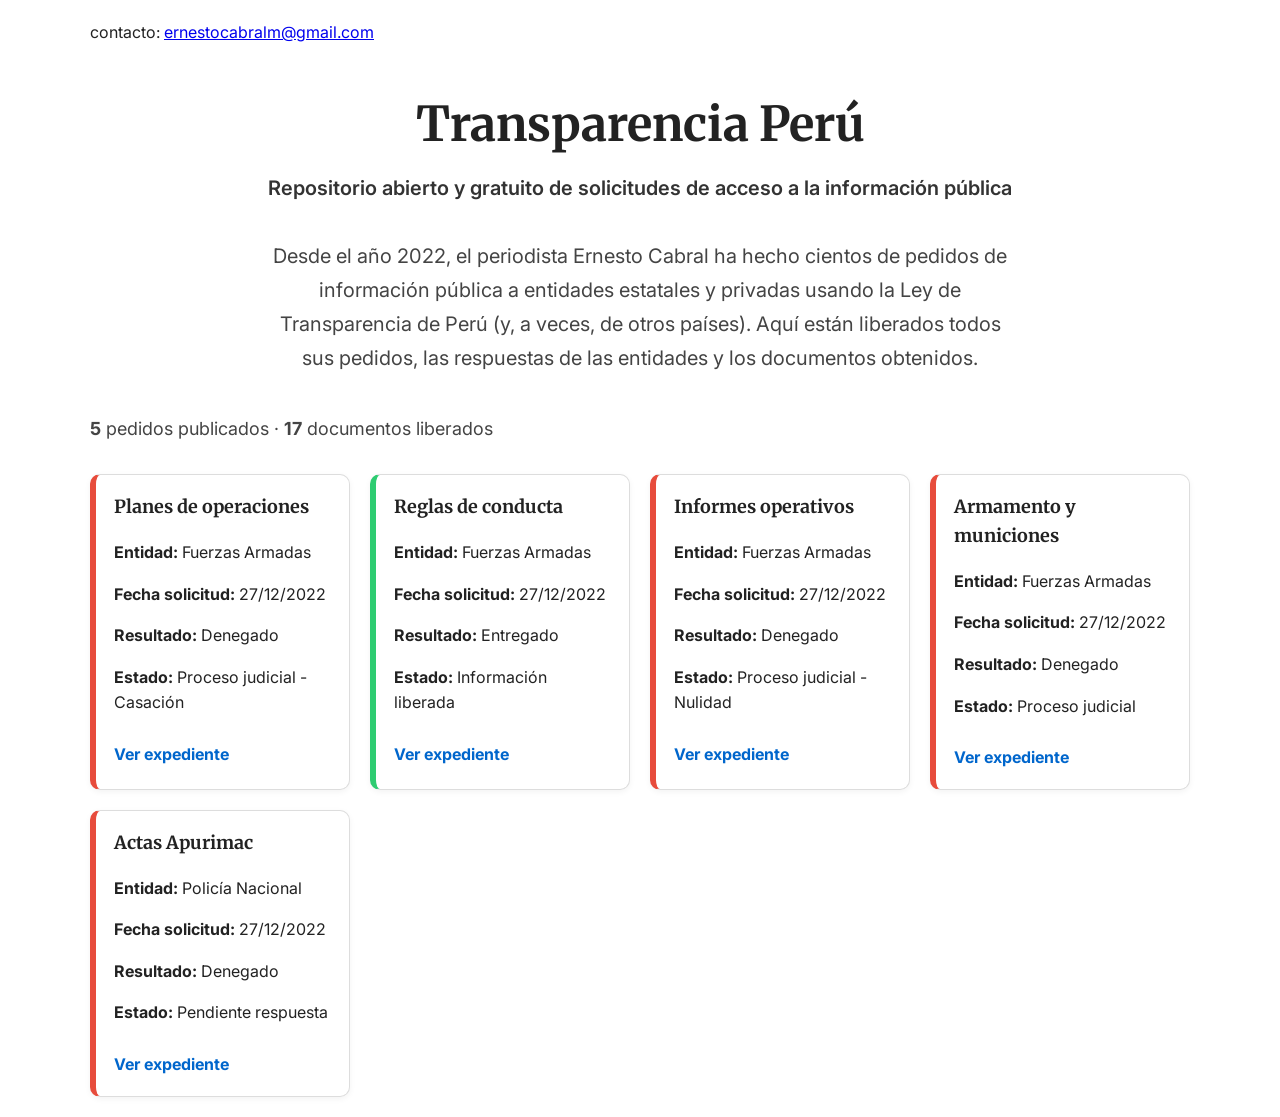
==== index.html @ da7dbd45 "Update index.html" ====
<!DOCTYPE html>
<html>

<head>
<meta charset="UTF-8">
<meta name="viewport" content="width=device-width, initial-scale=1">
  
<title>Transparencia Perú</title>
  
<link rel="stylesheet" href="style.css">

<link rel="preconnect" href="https://fonts.googleapis.com">
<link rel="preconnect" href="https://fonts.gstatic.com" crossorigin>

<link href="https://fonts.googleapis.com/css2?family=Inter:wght@300;400;500;600&family=Merriweather:wght@700&display=swap" rel="stylesheet">
</head>

<body>

<div class="topbar">
  contacto: <a href="mailto:ernestocabralm@gmail.com">ernestocabralm@gmail.com</a>
</div>

<h1>Transparencia Perú</h1>

<h2>Repositorio abierto y gratuito de solicitudes de acceso a la información pública</h2>

<p class="lead">
Desde el año 2022, el periodista Ernesto Cabral ha hecho cientos de pedidos de información pública a entidades estatales y privadas usando la Ley de Transparencia de Perú (y, a veces, de otros países). Aquí están liberados todos sus pedidos, las respuestas de las entidades y los documentos obtenidos.
</p>

<div id="contador"></div>

<div id="lista"></div>

<script src="script.js"></script>

</body>

</html>
---- style.css ----
/* =========================
LEAD INTRODUCTORIO
========================= */

.lead{

  font-size:20px;
  line-height:1.7;

  text-align:center;

  max-width:750px;
  margin:0 auto 40px auto;

  color:#444;

}

/* =========================
TIPOGRAFÍA GENERAL
========================= */

body{
  font-family: "Inter", sans-serif;
  line-height:1.6;
  color:#222;

  max-width:1100px;
  margin:auto;
  padding:20px;
}

/* =========================
CABECERA PRINCIPAL
========================= */

h1{
  font-family:"Merriweather", serif;
  font-size:48px;
  font-weight:700;
  text-align:center;

  margin-top:40px;
  margin-bottom:10px;
}

h2{
  font-family:"Inter", sans-serif;
  font-size:20px;
  font-weight:600;
  text-align:center;

  margin-top:0;
  margin-bottom:35px;

  color:#333;
}

h3{
  font-family:"Merriweather", serif;
  font-size:18px;
}

/* =========================
LINK VOLVER
========================= */

.volver{
  display:inline-block;
  margin-bottom:20px;
  text-decoration:none;
  font-weight:bold;
}

/* =========================
FICHAS DE EXPEDIENTES
========================= */

#lista{
  display:grid;
  grid-template-columns:repeat(auto-fit, minmax(260px, 1fr));
  gap:20px;
  margin-top:30px;
}

.pedido-card{

  border:1px solid #ddd;
  border-radius:10px;

  padding:18px;

  background:white;

  box-shadow:0 2px 6px rgba(0,0,0,0.05);

  transition:transform 0.15s ease, box-shadow 0.15s ease;
}

.pedido-card:hover{

  transform:translateY(-3px);

  box-shadow:0 6px 14px rgba(0,0,0,0.1);
}

.pedido-card h3{
  margin-top:0;
}

.pedido-card a{

  display:inline-block;

  margin-top:10px;

  font-weight:bold;

  text-decoration:none;

  color:#0066cc;
}

.pedido-card a:hover{
  text-decoration:underline;
}

/* =========================
TIMELINE
========================= */

#eventos{
  position:relative;
  margin-left:40px;
}

#eventos::before{
  content:"";
  position:absolute;
  left:-20px;
  top:0;
  bottom:0;
  width:2px;
  background:#ccc;
}

/* evento */

.timeline-evento{
  position:relative;
  margin-bottom:30px;
}

/* punto */

.timeline-dot{
  position:absolute;
  left:-28px;
  top:10px;
  width:12px;
  height:12px;
  background:#333;
  border-radius:50%;
}

/* tarjeta */

.timeline-card{
  background:white;
  padding:15px;
  border-radius:8px;
  box-shadow:0 2px 6px rgba(0,0,0,0.1);
}

/* fecha */

.timeline-fecha{
  font-weight:bold;
  margin-bottom:5px;
}

/* tipo */

.timeline-tipo{
  font-weight:600;
  margin-bottom:5px;
}

/* documento */

.timeline-card a{
  display:flex;
  align-items:center;
  gap:6px;
  margin-top:5px;
  color:#0066cc;
  text-decoration:none;
}

.timeline-card a:hover{
  text-decoration:underline;
}

/* =========================
CONTADOR
========================= */

#contador{
  margin:20px 0;
  font-size:18px;
  color:#444;
}

/* =========================
COLOR SEGÚN RESULTADO
========================= */

.resultado-entregado{
  border-left:6px solid #2ecc71;
}

.resultado-denegado{
  border-left:6px solid #e74c3c;
}

.resultado-parcial{
  border-left:6px solid #f1c40f;
}

.resultado-judicial{
  border-left:6px solid #555;
}
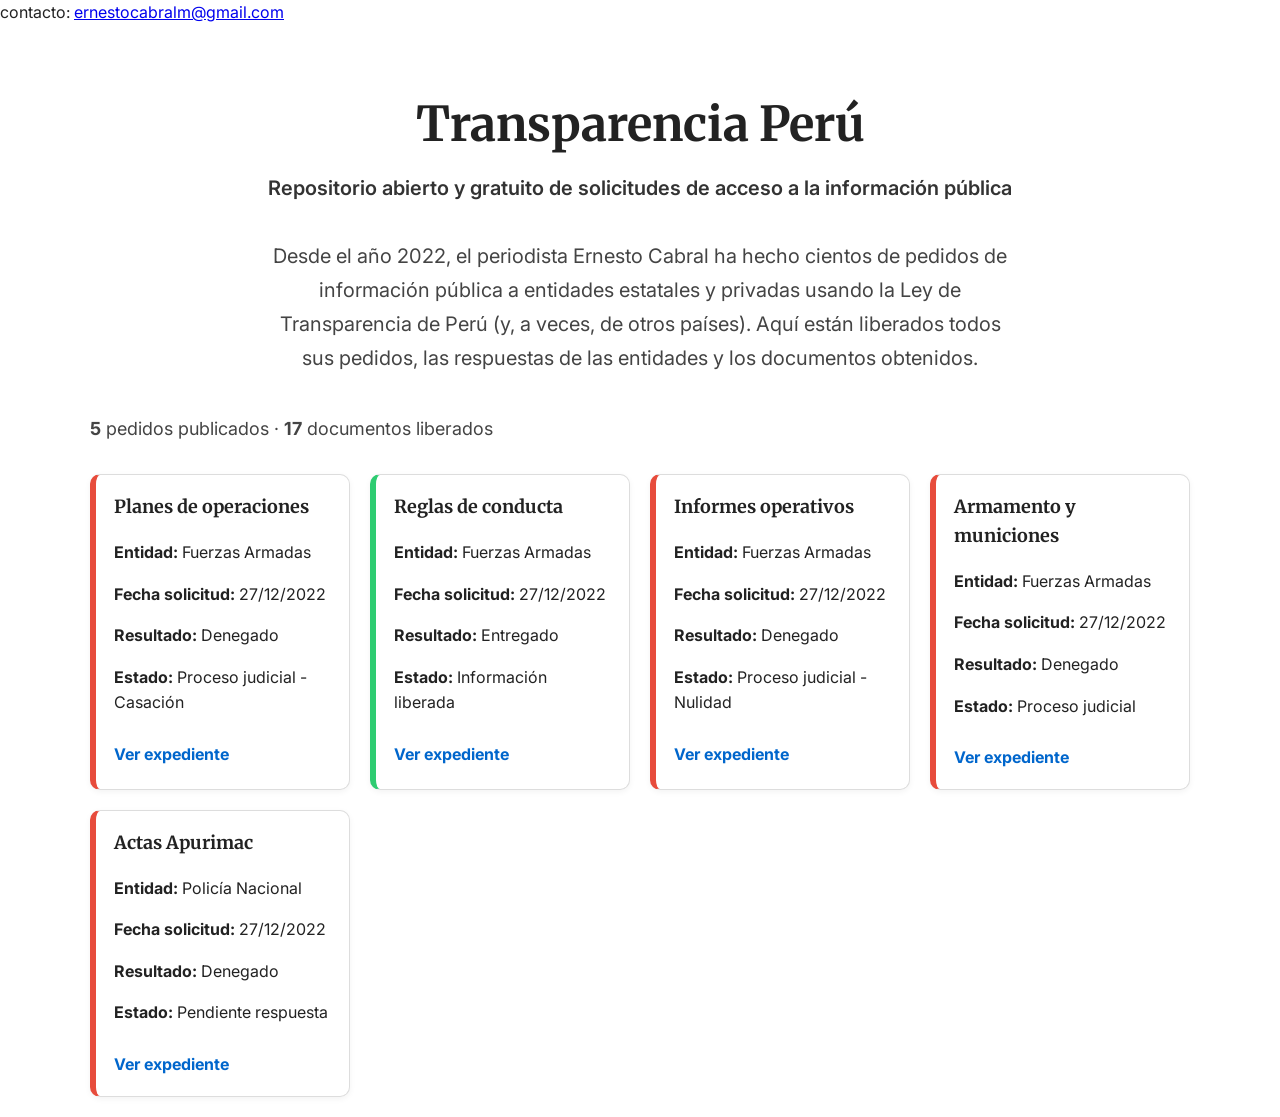
==== commit 657421a0: "Update index.html" ====
--- a/index.html
+++ b/index.html
@@ -17,9 +17,15 @@
 
 <body>
 
-<div class="topbar">
-  contacto: <a href="mailto:ernestocabralm@gmail.com">ernestocabralm@gmail.com</a>
-</div>
+<header class="site-header">
+  <div class="header-wrap">
+    <div class="contacto">
+      contacto: <a href="mailto:ernestocabralm@gmail.com">ernestocabralm@gmail.com</a>
+    </div>
+  </div>
+</header>
+
+<main>
 
 <h1>Transparencia Perú</h1>
 
@@ -33,8 +39,9 @@
 
 <div id="lista"></div>
 
+</main>
+
 <script src="script.js"></script>
 
 </body>
-
 </html>
--- a/style.css
+++ b/style.css
@@ -1,3 +1,36 @@
+/* =========================
+BARRA SUPERIOR
+========================= */
+
+.topbar{
+
+  background:#1f3a5f;
+  color:white;
+
+  font-size:14px;
+
+  padding:8px 20px;
+
+  text-align:right;
+
+  width:100vw;
+
+  position:relative;
+  left:50%;
+  transform:translateX(-50%);
+
+}
+
+.topbar a{
+  color:white;
+  text-decoration:none;
+  font-weight:500;
+}
+
+.topbar a:hover{
+  text-decoration:underline;
+}
+
 /* =========================
 LEAD INTRODUCTORIO
 ========================= */
@@ -25,6 +58,10 @@
   line-height:1.6;
   color:#222;
 
+  margin:0;
+}
+
+main{
   max-width:1100px;
   margin:auto;
   padding:20px;
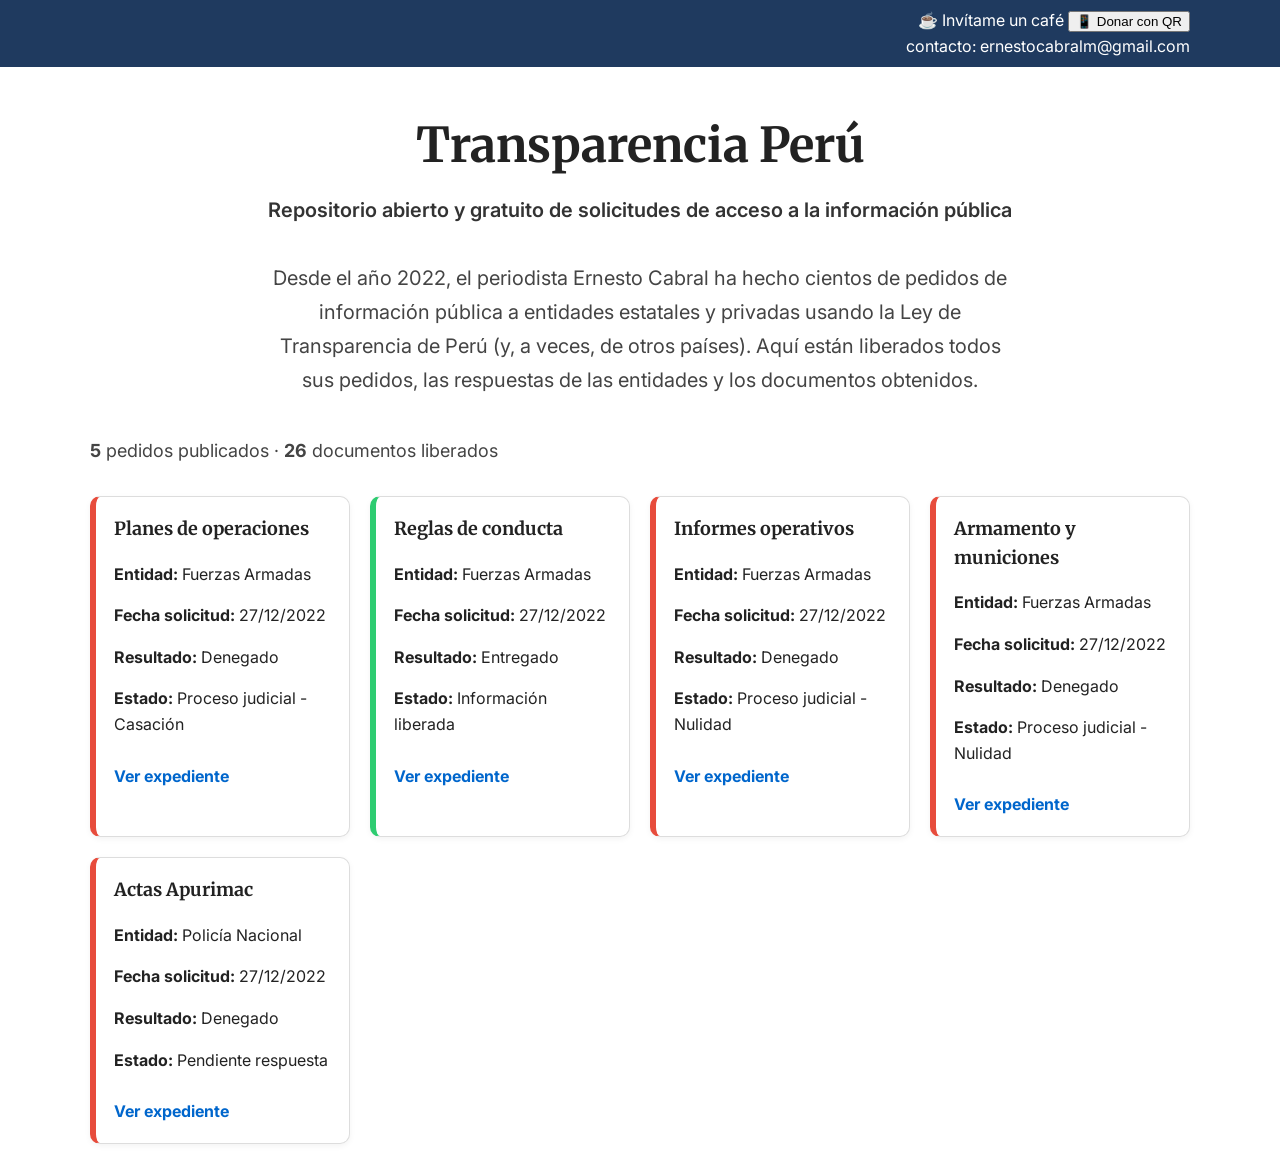
==== commit ee715c9c: "Update index.html" ====
--- a/index.html
+++ b/index.html
@@ -19,7 +19,15 @@
 
 <header class="site-header">
   <div class="header-wrap">
-    <div class="contacto">
+    <div class="header-left">
+      <a class="btn-tip" href="https://ko-fi.com/TUUSUARIO" target="_blank">
+        ☕ Invítame un café
+      </a>
+      <button class="btn-tip" onclick="mostrarQR()">
+        📱 Donar con QR
+      </button>
+    </div>
+    <div class="header-right">
       contacto: <a href="mailto:ernestocabralm@gmail.com">ernestocabralm@gmail.com</a>
     </div>
   </div>
--- a/style.css
+++ b/style.css
@@ -1,33 +1,28 @@
 /* =========================
-BARRA SUPERIOR
-========================= */
-
-.topbar{
-
+HEADER
+========================= */
+
+.site-header{
   background:#1f3a5f;
   color:white;
-
-  font-size:14px;
+}
+
+.header-wrap{
+
+  max-width:1100px;
+  margin:auto;
 
   padding:8px 20px;
 
   text-align:right;
-
-  width:100vw;
-
-  position:relative;
-  left:50%;
-  transform:translateX(-50%);
-
-}
-
-.topbar a{
+}
+
+.site-header a{
   color:white;
   text-decoration:none;
-  font-weight:500;
-}
-
-.topbar a:hover{
+}
+
+.site-header a:hover{
   text-decoration:underline;
 }
 
@@ -77,7 +72,7 @@
   font-weight:700;
   text-align:center;
 
-  margin-top:40px;
+  margin-top:20px;
   margin-bottom:10px;
 }
 
@@ -115,7 +110,7 @@
 
 #lista{
   display:grid;
-  grid-template-columns:repeat(auto-fit, minmax(260px, 1fr));
+  grid-template-columns:repeat(auto-fill, minmax(260px, 1fr));
   gap:20px;
   margin-top:30px;
 }
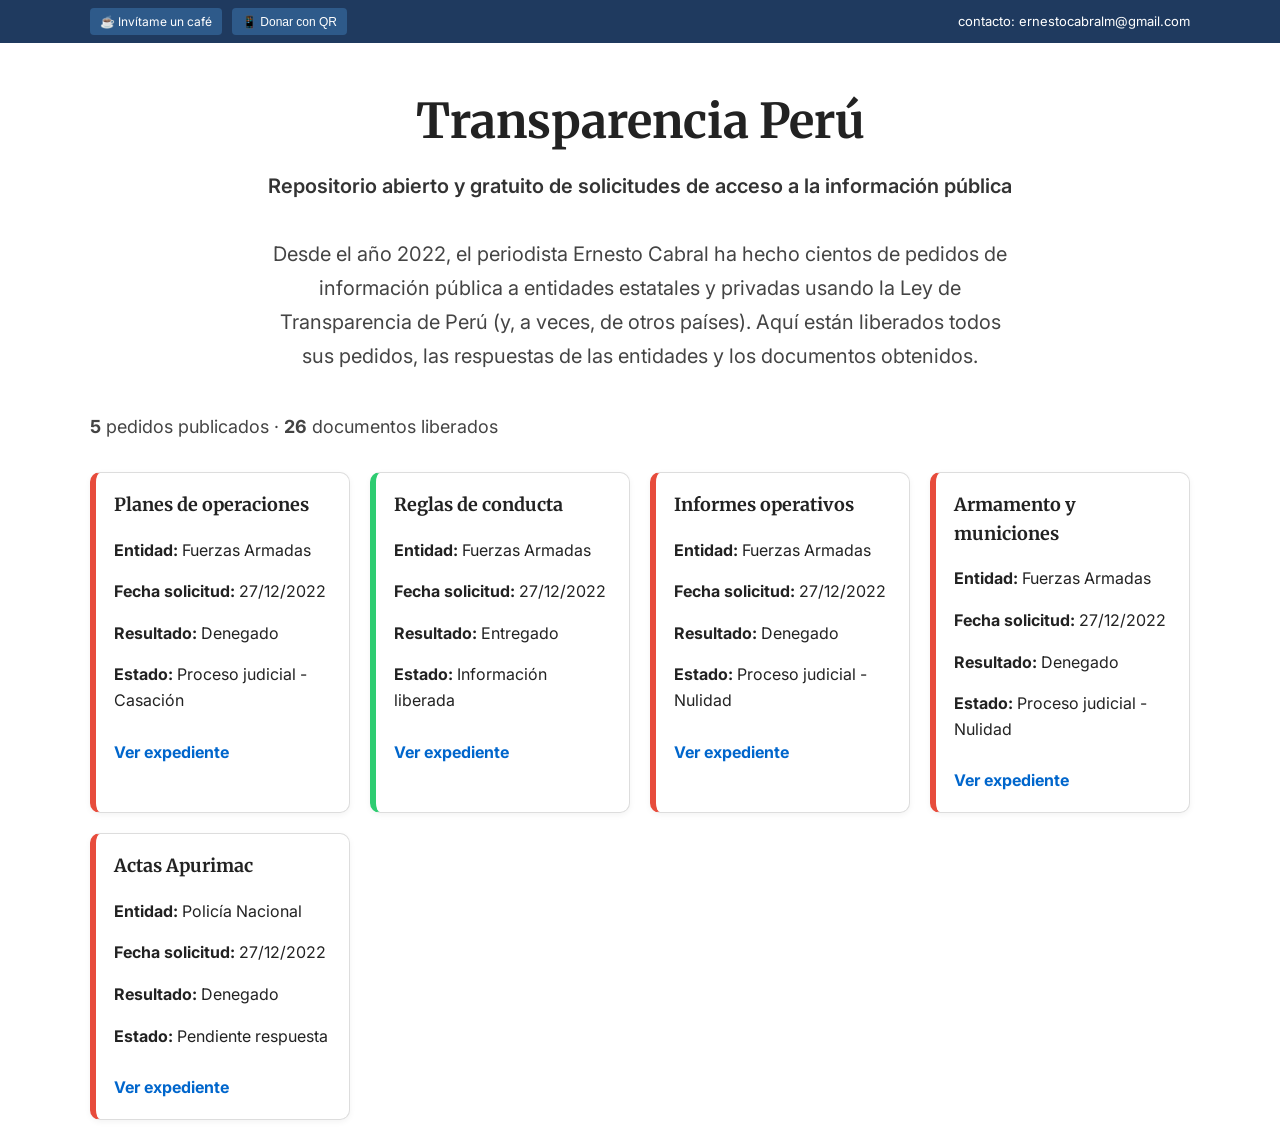
==== commit 50ef3785: "Update index.html" ====
--- a/index.html
+++ b/index.html
@@ -20,7 +20,7 @@
 <header class="site-header">
   <div class="header-wrap">
     <div class="header-left">
-      <a class="btn-tip" href="https://ko-fi.com/TUUSUARIO" target="_blank">
+      <a class="btn-tip" href="https://ko-fi.com/ernestocabralm" target="_blank">
         ☕ Invítame un café
       </a>
       <button class="btn-tip" onclick="mostrarQR()">
--- a/style.css
+++ b/style.css
@@ -11,10 +11,19 @@
 
   max-width:1100px;
   margin:auto;
-
   padding:8px 20px;
-
-  text-align:right;
+  display:flex;
+  justify-content:space-between;
+  align-items:center;
+}
+
+.header-left{
+  display:flex;
+  gap:10px;
+}
+
+.header-right{
+  font-size:13px;
 }
 
 .site-header a{
@@ -22,8 +31,19 @@
   text-decoration:none;
 }
 
-.site-header a:hover{
-  text-decoration:underline;
+.btn-tip{
+
+  background:#2e5a8a;
+  color:white;
+  border:none;
+  padding:4px 10px;
+  font-size:12px;
+  border-radius:4px;
+  cursor:pointer;
+}
+
+.btn-tip:hover{
+  background:#3b6fa7;
 }
 
 /* =========================
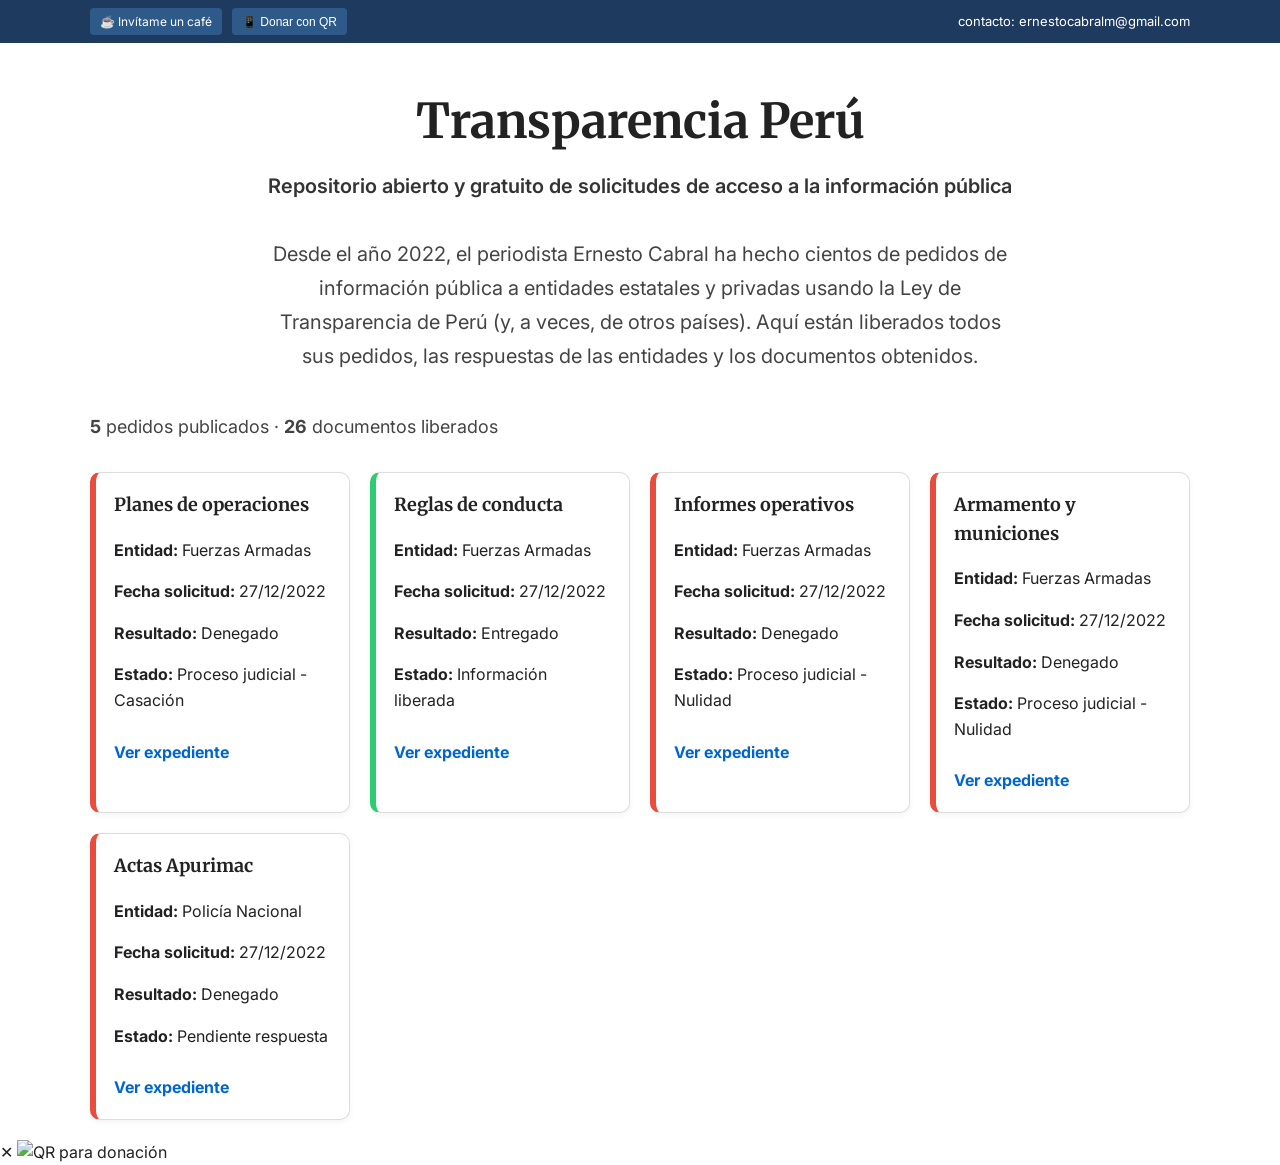
==== commit 37af0980: "Update index.html" ====
--- a/index.html
+++ b/index.html
@@ -51,5 +51,12 @@
 
 <script src="script.js"></script>
 
+<div id="qr-modal" class="qr-modal">
+  <div class="qr-content">
+    <span class="cerrar" onclick="cerrarQR()">✕</span>
+    <img src="QR_Yape.jpeg" alt="QR para donación">
+  </div>
+</div>
+
 </body>
 </html>
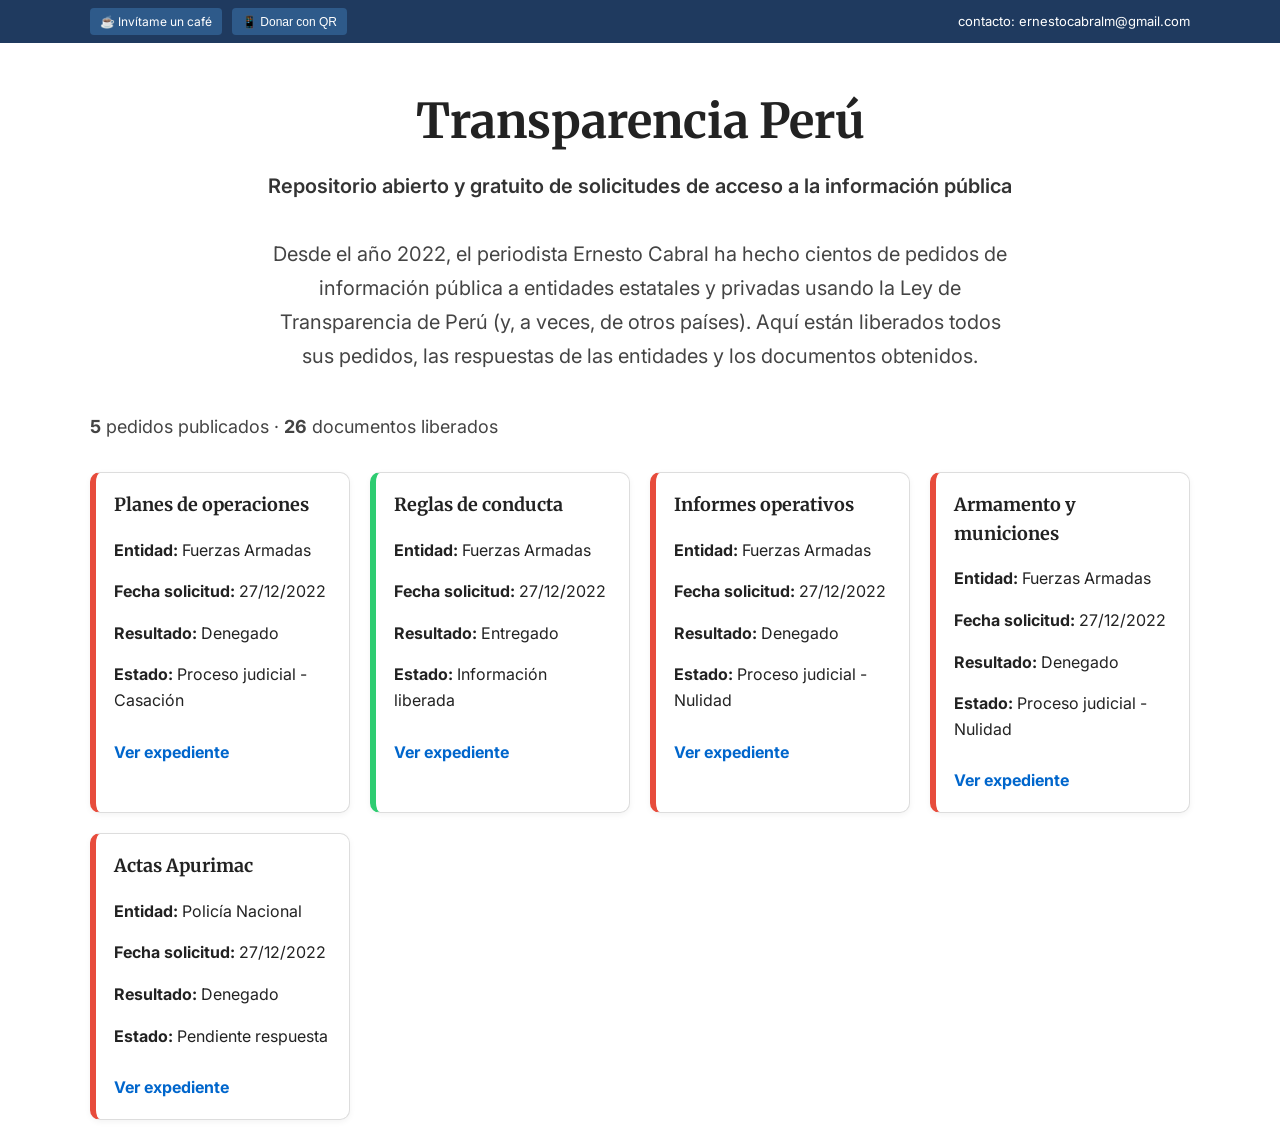
==== commit 7cd40f63: "Update index.html" ====
--- a/index.html
+++ b/index.html
@@ -54,7 +54,7 @@
 <div id="qr-modal" class="qr-modal">
   <div class="qr-content">
     <span class="cerrar" onclick="cerrarQR()">✕</span>
-    <img src="QR_Yape.jpeg" alt="QR para donación">
+    <img src="docs/QR_Yape.jpeg" alt="QR para donación">
   </div>
 </div>
 
--- a/style.css
+++ b/style.css
@@ -282,3 +282,46 @@
 .resultado-judicial{
   border-left:6px solid #555;
 }
+
+/* =========================
+QR YAPE
+========================= */
+
+.qr-modal{
+
+  display:none;
+
+  position:fixed;
+
+  top:0;
+  left:0;
+
+  width:100%;
+  height:100%;
+
+  background:rgba(0,0,0,0.6);
+
+  justify-content:center;
+  align-items:center;
+}
+
+.qr-content{
+
+  background:white;
+
+  padding:20px;
+
+  border-radius:8px;
+
+  text-align:center;
+}
+
+.qr-content img{
+  max-width:250px;
+}
+
+.cerrar{
+  cursor:pointer;
+  font-size:20px;
+  float:right;
+}
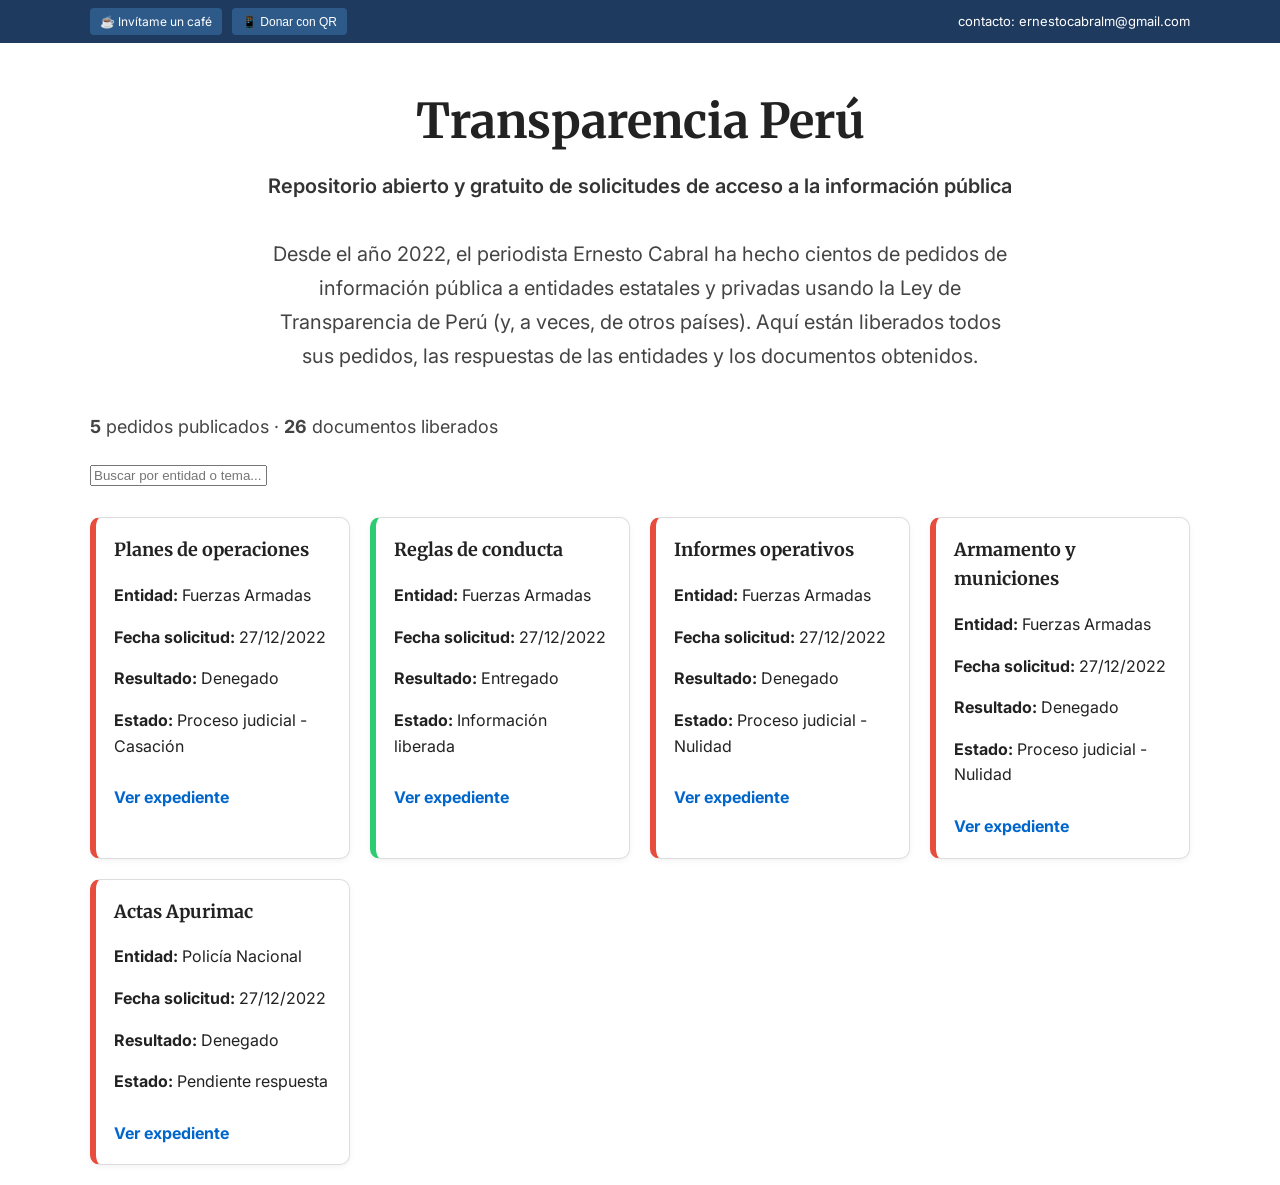
==== commit 9e37d0d7: "Update index.html" ====
--- a/index.html
+++ b/index.html
@@ -45,6 +45,14 @@
 
 <div id="contador"></div>
 
+<div class="buscador">
+  <input 
+    type="text" 
+    id="buscador"
+    placeholder="Buscar por entidad o tema..."
+  >
+</div>
+
 <div id="lista"></div>
 
 </main>
--- a/style.css
+++ b/style.css
@@ -288,31 +288,22 @@
 ========================= */
 
 .qr-modal{
-
   display:none;
-
   position:fixed;
-
   top:0;
   left:0;
-
   width:100%;
   height:100%;
-
   background:rgba(0,0,0,0.6);
-
   justify-content:center;
   align-items:center;
 }
 
 .qr-content{
-
+  position:relative;
   background:white;
-
   padding:20px;
-
   border-radius:8px;
-
   text-align:center;
 }
 
@@ -321,7 +312,17 @@
 }
 
 .cerrar{
+  position:absolute;
+  top:-14px;
+  right:-14px;
+  background:#1f3a5f;
+  color:white;
+  width:28px;
+  height:28px;
+  border-radius:50%;
+  display:flex;
+  align-items:center;
+  justify-content:center;
   cursor:pointer;
-  font-size:20px;
-  float:right;
-}
+  font-size:16px;
+}
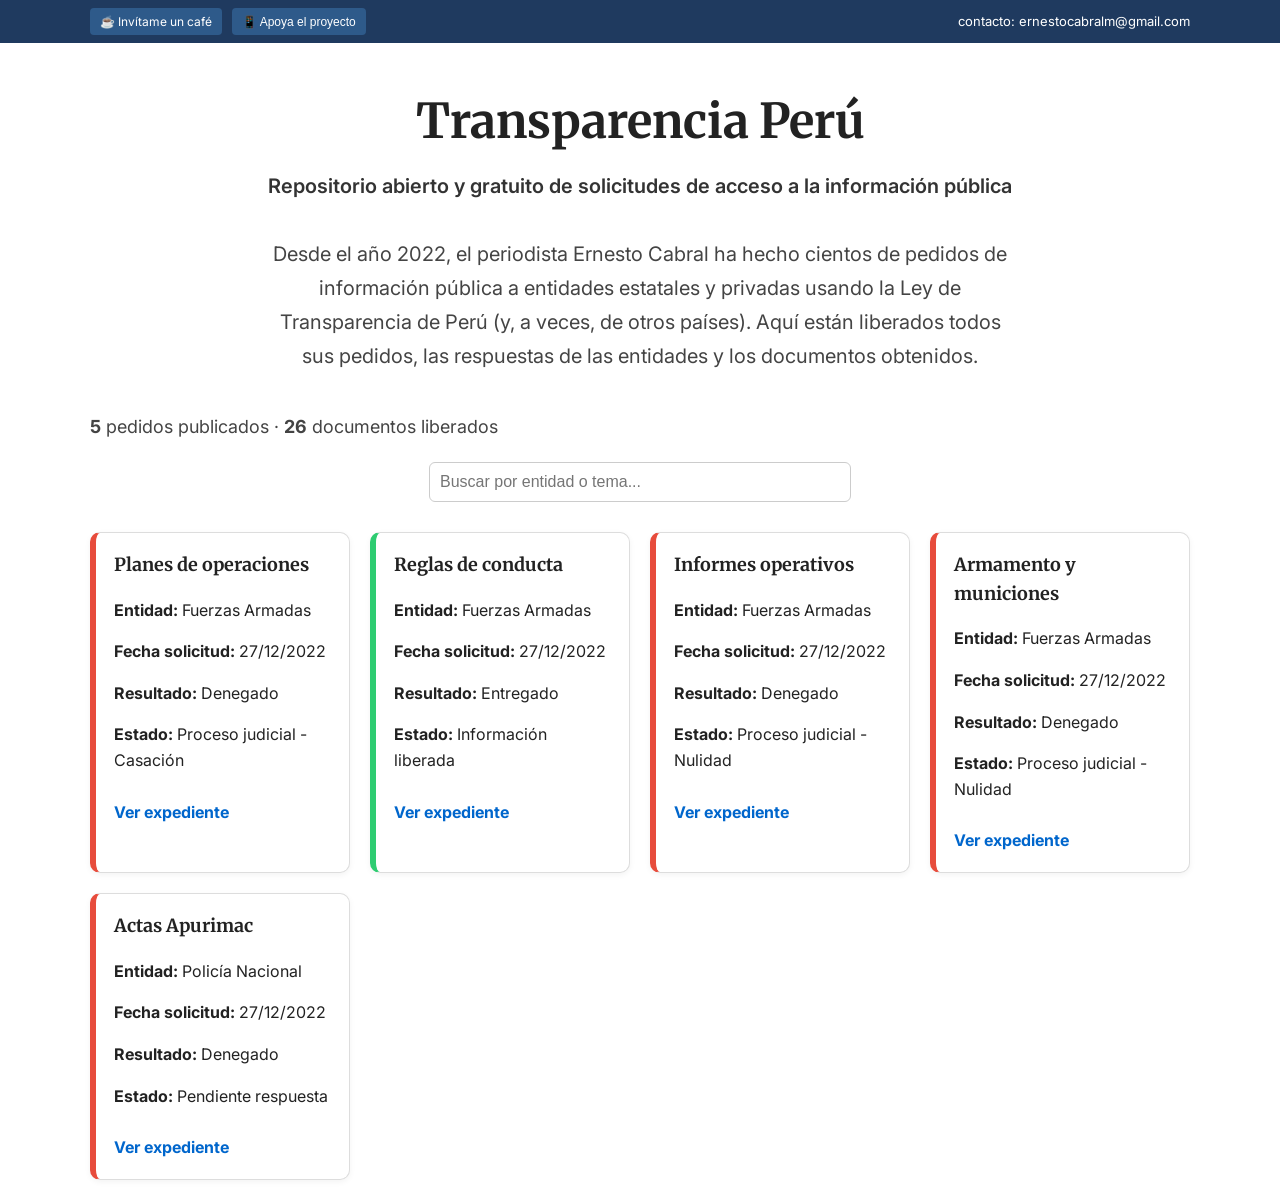
==== commit 73b0b589: "Update index.html" ====
--- a/index.html
+++ b/index.html
@@ -24,7 +24,7 @@
         ☕ Invítame un café
       </a>
       <button class="btn-tip" onclick="mostrarQR()">
-        📱 Donar con QR
+        📱 Apoya el proyecto
       </button>
     </div>
     <div class="header-right">
--- a/style.css
+++ b/style.css
@@ -326,3 +326,21 @@
   cursor:pointer;
   font-size:16px;
 }
+
+/* =========================
+BUSCADOR
+========================= */
+
+.buscador{
+  margin:20px 0;
+  text-align:center;
+}
+
+#buscador{
+  width:100%;
+  max-width:400px;
+  padding:10px;
+  font-size:16px;
+  border:1px solid #ccc;
+  border-radius:6px;
+}
